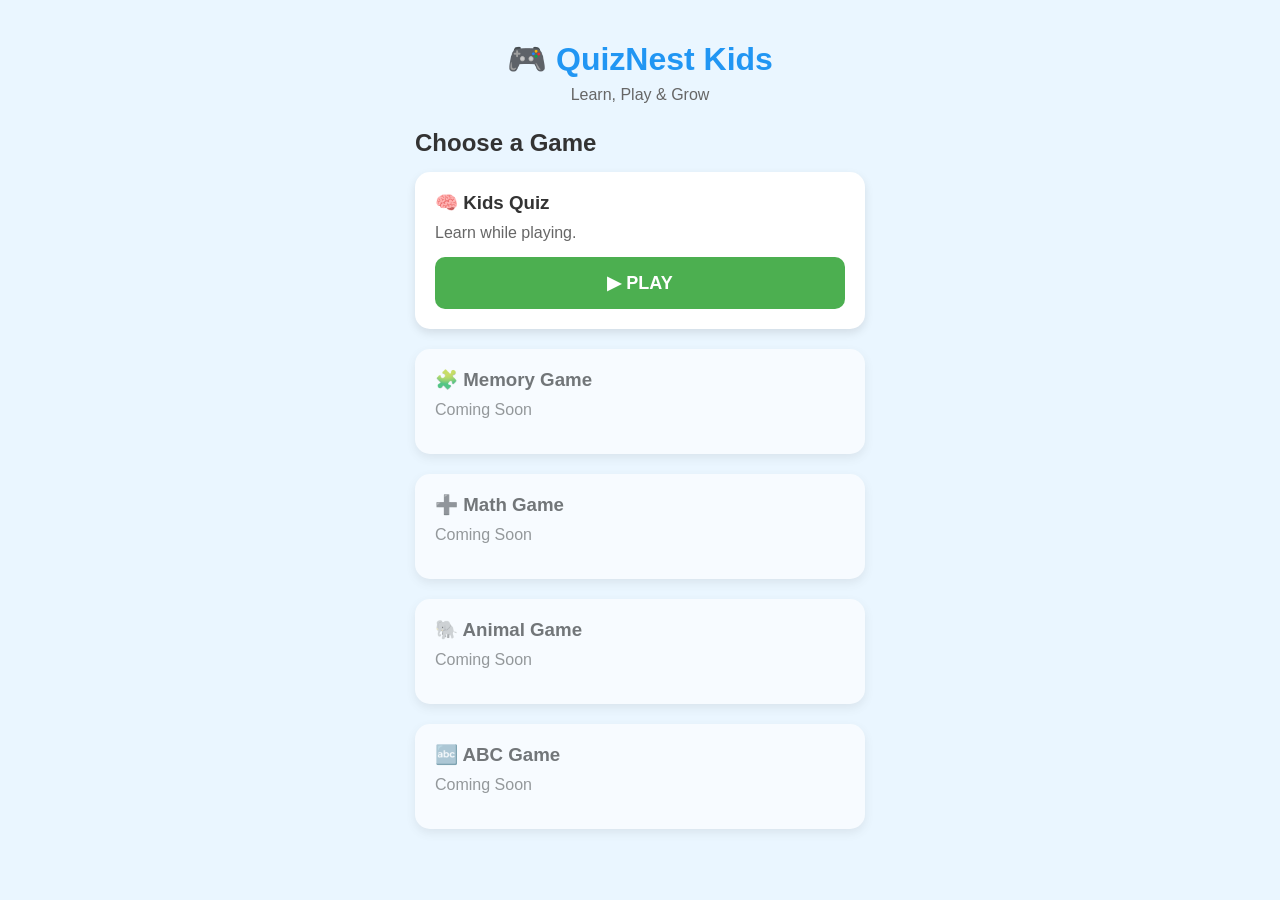
==== index.html @ 254565e3 "Add files via upload" ====
<!DOCTYPE html>
<html lang="en">
<head>
<meta charset="UTF-8">
<meta name="viewport" content="width=device-width, initial-scale=1.0">
<title>QuizNest Kids</title>

<link rel="stylesheet" href="style.css">
</head>

<body>

<div class="container">

    <h1>🎮 QuizNest Kids</h1>
    <p class="tagline">Learn, Play & Grow</p>

    <h2>Choose a Game</h2>

    <div class="game-card">
        <h3>🧠 Kids Quiz</h3>
        <p>Learn while playing.</p>

        <button id="playBtn">
            ▶ PLAY
        </button>
        
    </div>

    <div class="game-card locked">
        <h3>🧩 Memory Game</h3>
        <p>Coming Soon</p>
    </div>

    <div class="game-card locked">
        <h3>➕ Math Game</h3>
        <p>Coming Soon</p>
    </div>

    <div class="game-card locked">
        <h3>🐘 Animal Game</h3>
        <p>Coming Soon</p>
    </div>

    <div class="game-card locked">
        <h3>🔤 ABC Game</h3>
        <p>Coming Soon</p>
    </div>

</div>

<script src="script.js"></script>

</body>
</html>
---- style.css ----
*{
    margin:0;
    padding:0;
    box-sizing:border-box;
    font-family:Arial,sans-serif;
}

body{
    background:#eaf6ff;
    padding:20px;
}

.container{
    max-width:450px;
    margin:auto;
}

h1{
    text-align:center;
    color:#2196F3;
    margin-top:20px;
}

.tagline{
    text-align:center;
    color:#666;
    margin:8px 0 25px;
}

h2{
    margin-bottom:15px;
    color:#333;
}

.game-card{
    background:#fff;
    border-radius:15px;
    padding:20px;
    margin-bottom:20px;
    box-shadow:0 4px 10px rgba(0,0,0,.1);
}

.game-card h3{
    color:#333;
    margin-bottom:10px;
}

.game-card p{
    color:#666;
    margin-bottom:15px;
}

button{
    width:100%;
    padding:15px;
    border:none;
    border-radius:10px;
    background:#4CAF50;
    color:#fff;
    font-size:18px;
    font-weight:bold;
    cursor:pointer;
}

button:hover{
    background:#43a047;
}

.locked{
    opacity:.65;
}
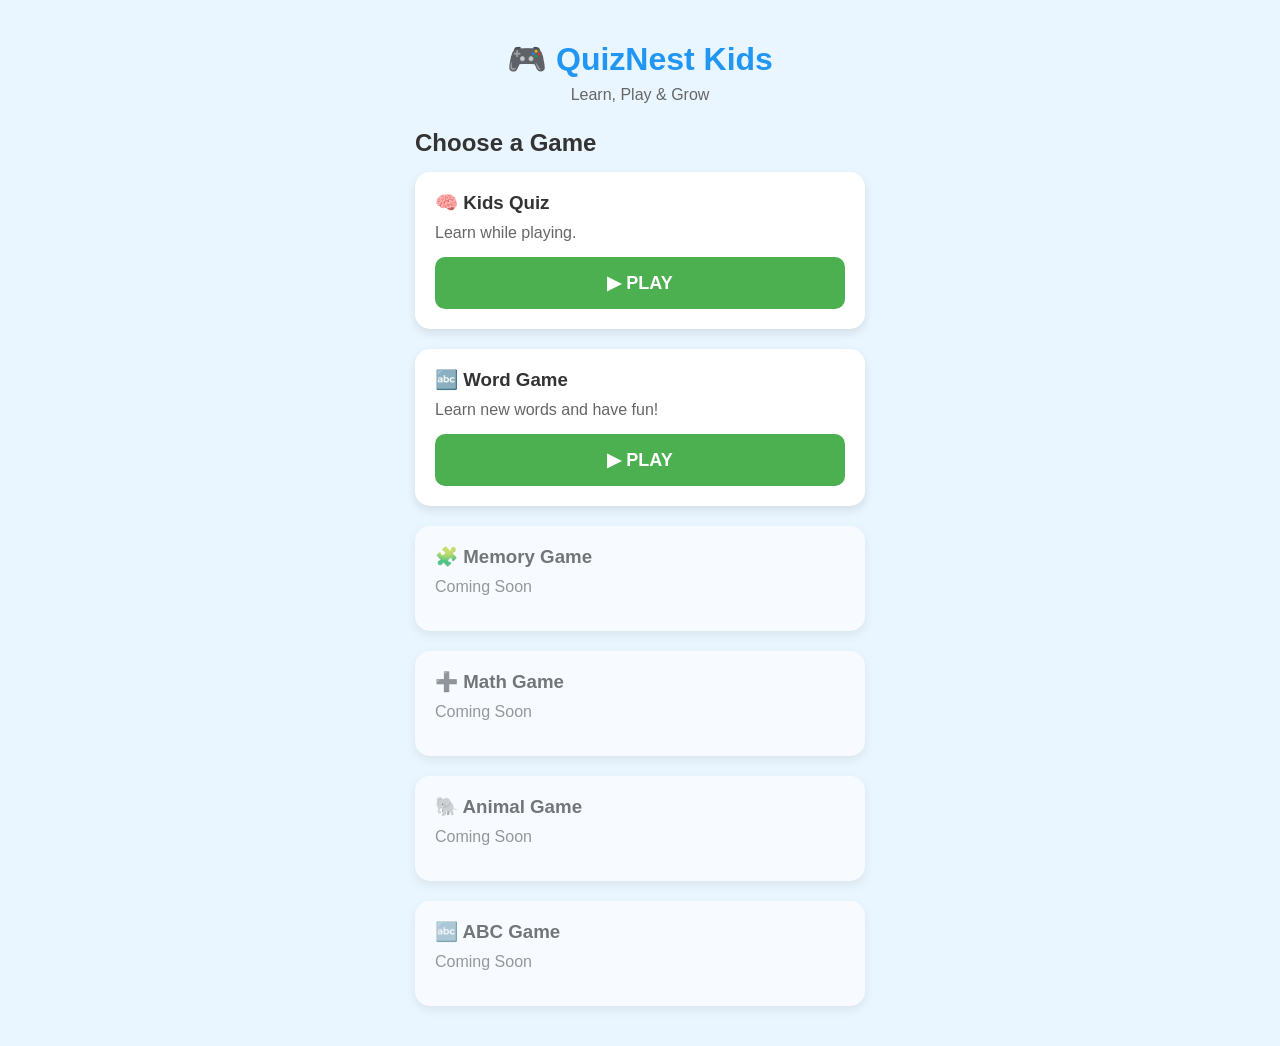
==== commit 56c36bfd: "Update index.html" ====
--- a/index.html
+++ b/index.html
@@ -26,7 +26,14 @@
         </button>
         
     </div>
+<div class="game-card">
+    <h3>🔤 Word Game</h3>
+    <p>Learn new words and have fun!</p>
 
+    <a href="word/index.html">
+        <button>▶ PLAY</button>
+    </a>
+</div>
     <div class="game-card locked">
         <h3>🧩 Memory Game</h3>
         <p>Coming Soon</p>
@@ -52,4 +59,4 @@
 <script src="script.js"></script>
 
 </body>
-</html>+</html>
